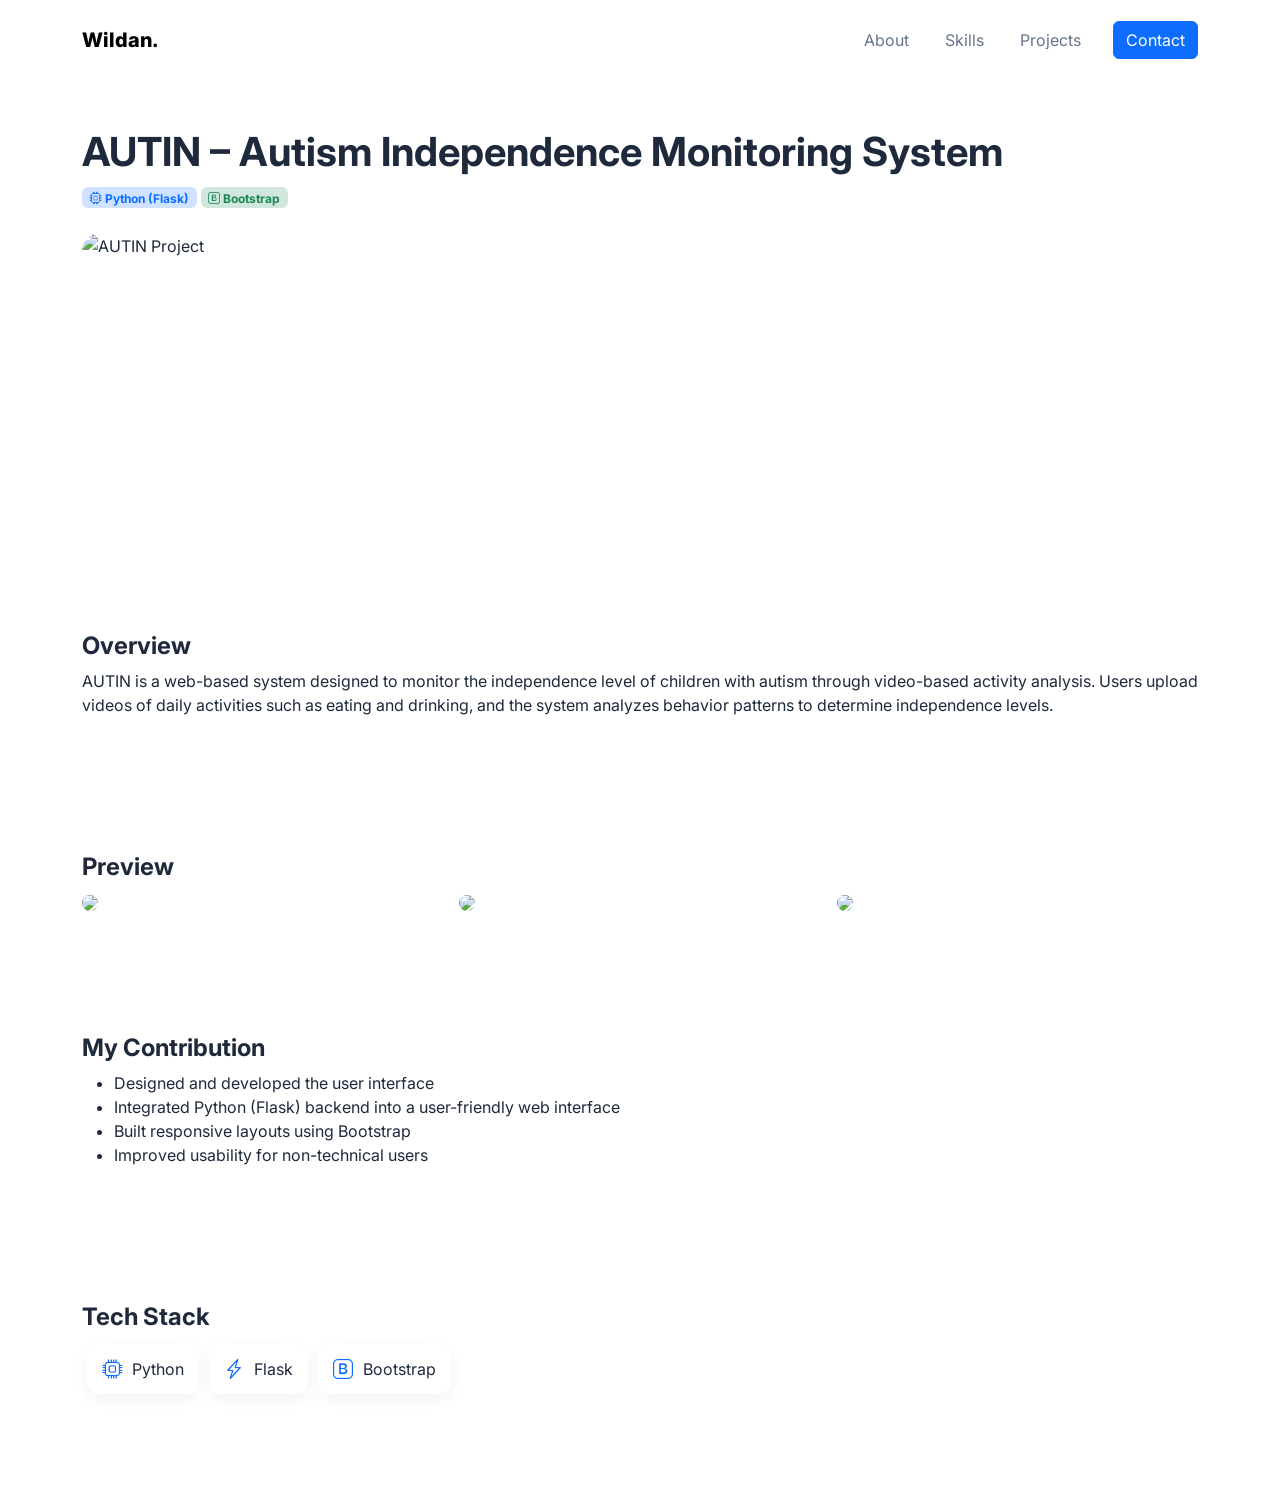
==== Projects/project-autin.html @ 1dfe0878 "add project page 1" ====
<!DOCTYPE html>
<html lang="en">
<head>
  <meta charset="UTF-8">
  <meta name="viewport" content="width=device-width, initial-scale=1.0">
  <title>AUTIN Project - Wildan Azky</title>

  <!-- Bootstrap -->
  <link href="https://cdn.jsdelivr.net/npm/bootstrap@5.3.3/dist/css/bootstrap.min.css" rel="stylesheet">
  
  <!-- Fonts -->
  <link href="https://fonts.googleapis.com/css2?family=Inter:wght@300;400;600;700&display=swap" rel="stylesheet">

  <!-- Icons -->
  <link href="https://cdn.jsdelivr.net/npm/bootstrap-icons@1.11.3/font/bootstrap-icons.css" rel="stylesheet">

  <!-- CUSTOM CSS -->
  <link rel="stylesheet" href="../assets/css/style-detail.css">
</head>
<body>
    
<!-- NAVBAR -->
<nav class="navbar navbar-expand-lg bg-white sticky-top">
  <div class="container">
    <a class="navbar-brand" href="../index.html">Wildan.</a>

    <button class="navbar-toggler" data-bs-toggle="collapse" data-bs-target="#nav">
      <span class="navbar-toggler-icon"></span>
    </button>

    <div class="collapse navbar-collapse" id="nav">
      <ul class="navbar-nav ms-auto align-items-lg-center">
        <li><a class="nav-link" href="../index.html#about">About</a></li>
        <li><a class="nav-link" href="../index.html#skills">Skills</a></li>
        <li><a class="nav-link" href="../index.html#projects">Projects</a></li>
        <li><a href="../index.html#contact" class="btn btn-primary ms-lg-4">Contact</a></li>
      </ul>
    </div>
  </div>
</nav>

<div class="container py-5">

  <h1 class="fw-bold mb-2">AUTIN – Autism Independence Monitoring System</h1>
<div class="mb-4">
<span class="badge bg-primary-subtle text-primary">
        <i class="bi bi-cpu"></i> Python (Flask)
</span>
<span class="badge bg-success-subtle text-success">
    <i class="bi bi-bootstrap"></i> Bootstrap
</span>
</div>

  <!-- HERO IMAGE -->
  <div class="hero-banner">
    <img src="https://source.unsplash.com/1200x600/?ai,technology" alt="AUTIN Project">
  </div>

  <!-- OVERVIEW -->
  <div class="section">
    <h4 class="fw-bold">Overview</h4>
    <p>
      AUTIN is a web-based system designed to monitor the independence level of children with autism through video-based activity analysis. 
      Users upload videos of daily activities such as eating and drinking, and the system analyzes behavior patterns to determine independence levels.
    </p>
  </div>

  <!-- GALLERY -->
  <div class="section">
    <h4 class="fw-bold">Preview</h4>
    <div class="row g-3">
      <div class="col-md-4">
        <img src="https://source.unsplash.com/600x400/?ai,analysis" class="img-fluid gallery-img">
      </div>
      <div class="col-md-4">
        <img src="https://source.unsplash.com/600x400/?machine-learning" class="img-fluid gallery-img">
      </div>
      <div class="col-md-4">
        <img src="https://source.unsplash.com/600x400/?data-science" class="img-fluid gallery-img">
      </div>
    </div>
  </div>

  <!-- CONTRIBUTION -->
  <div class="section">
    <h4 class="fw-bold">My Contribution</h4>
    <ul>
      <li>Designed and developed the user interface</li>
      <li>Integrated Python (Flask) backend into a user-friendly web interface</li>
      <li>Built responsive layouts using Bootstrap</li>
      <li>Improved usability for non-technical users</li>
    </ul>
  </div>

  <!-- TECH STACK -->
  <div class="section">
    <h4 class="fw-bold">Tech Stack</h4>
    <div class="d-flex flex-wrap">
      <div class="tech-card">
        <i class="bi bi-cpu tech-icon"></i>
        <span>Python</span>
      </div>
      <div class="tech-card">
        <i class="bi bi-lightning-charge tech-icon"></i>
        <span>Flask</span>
      </div>
      <div class="tech-card">
        <i class="bi bi-bootstrap tech-icon"></i>
        <span>Bootstrap</span>
      </div>
    </div>
  </div>

</div>

<!-- Bootstrap JS -->
<script src="https://cdn.jsdelivr.net/npm/bootstrap@5.3.3/dist/js/bootstrap.bundle.min.js"></script>

</body>
</html>
---- assets/css/style-detail.css ----
body {
    font-family: 'Inter', sans-serif;
    background: #ffffff;
    color: #1e293b;
}

/* NAVBAR */
.navbar {
    padding: 20px 0;
}
.navbar-brand {
    font-weight: 800;
}
.nav-link {
    color: #64748b !important;
    margin-left: 20px;
}
.nav-link:hover {
    color: #0d6efd !important;
}

/* SECTION */
.section {
    padding: 60px 0;
}

/* GALLERY */
.gallery-img {
    border-radius: 12px;
    transition: 0.3s;
}
.gallery-img:hover {
    transform: scale(1.03);
}

/* TECH STACK */
.tech-card {
    display: flex;
    align-items: center;
    gap: 10px;
    background: #fff;
    border-radius: 12px;
    padding: 10px 15px;
    box-shadow: 0 5px 15px rgba(0,0,0,0.05);
    margin: 5px;
}
.tech-icon {
    font-size: 20px;
    color: #0d6efd;
}

/* HERO IMAGE */
.hero-banner {
    height: 300px;
    border-radius: 20px;
    overflow: hidden;
    margin-bottom: 40px;
}
.hero-banner img {
    width: 100%;
    height: 100%;
    object-fit: cover;
}
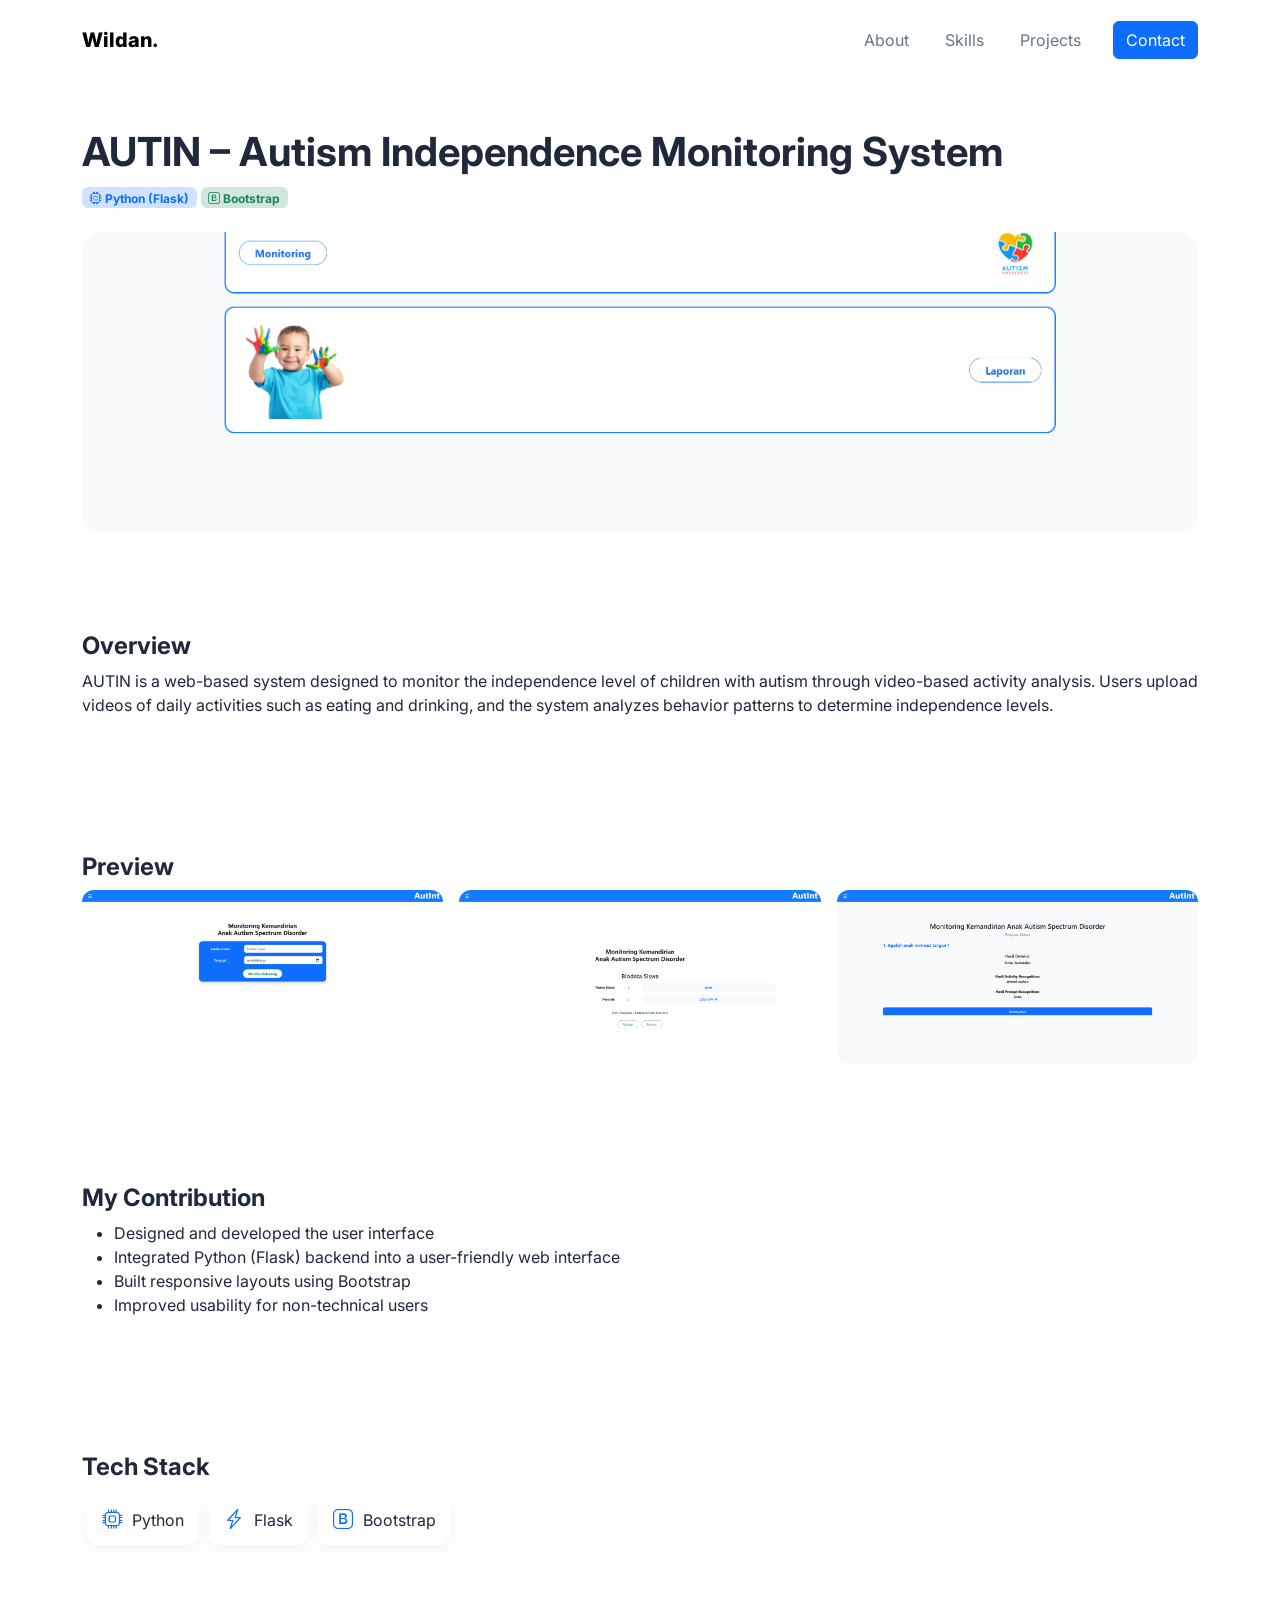
==== commit 64116ebd: "penambahan screenshot project" ====
--- a/Projects/project-autin.html
+++ b/Projects/project-autin.html
@@ -53,7 +53,7 @@
 
   <!-- HERO IMAGE -->
   <div class="hero-banner">
-    <img src="https://source.unsplash.com/1200x600/?ai,technology" alt="AUTIN Project">
+    <img src="../assets/img/autin-thumbnail.png" alt="AUTIN Project">
   </div>
 
   <!-- OVERVIEW -->
@@ -70,13 +70,13 @@
     <h4 class="fw-bold">Preview</h4>
     <div class="row g-3">
       <div class="col-md-4">
-        <img src="https://source.unsplash.com/600x400/?ai,analysis" class="img-fluid gallery-img">
+        <img src="../assets/img/autin-project/autint-ss (1).png" class="img-fluid gallery-img">
       </div>
       <div class="col-md-4">
-        <img src="https://source.unsplash.com/600x400/?machine-learning" class="img-fluid gallery-img">
+        <img src="../assets/img/autin-project/autint-ss (2).png" class="img-fluid gallery-img">
       </div>
       <div class="col-md-4">
-        <img src="https://source.unsplash.com/600x400/?data-science" class="img-fluid gallery-img">
+        <img src="../assets/img/autin-project/autint-ss (3).png" class="img-fluid gallery-img">
       </div>
     </div>
   </div>
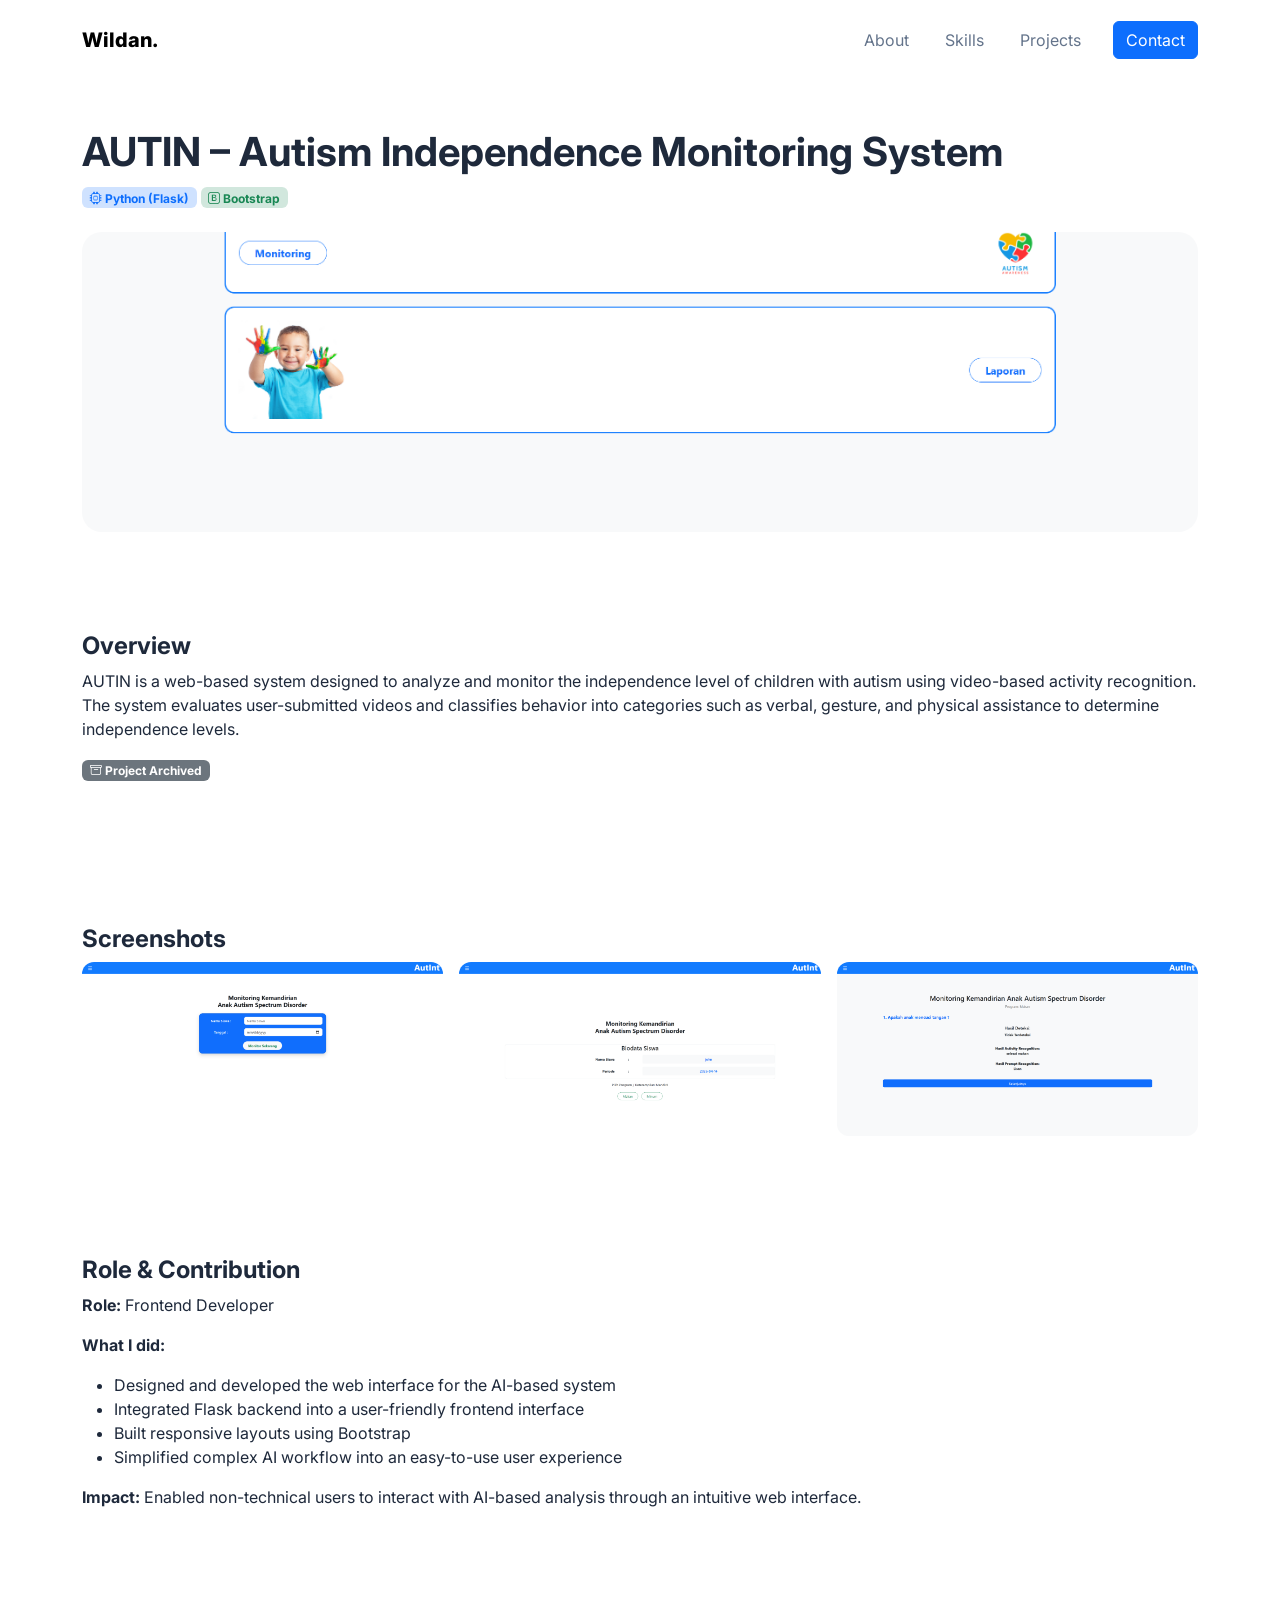
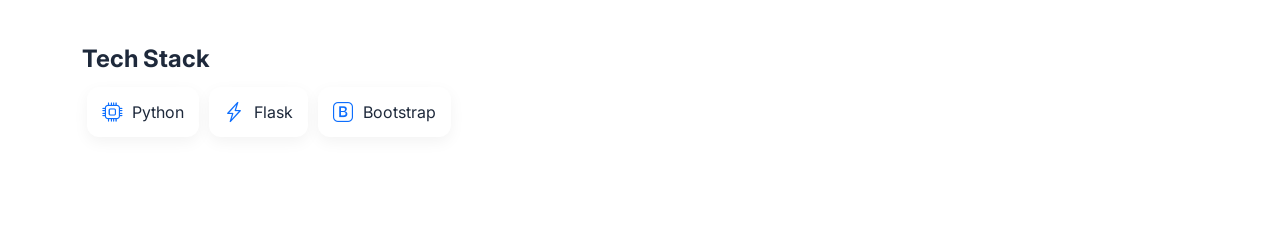
==== commit d2dda2a3: "add button website" ====
--- a/Projects/project-autin.html
+++ b/Projects/project-autin.html
@@ -42,14 +42,16 @@
 <div class="container py-5">
 
   <h1 class="fw-bold mb-2">AUTIN – Autism Independence Monitoring System</h1>
-<div class="mb-4">
-<span class="badge bg-primary-subtle text-primary">
-        <i class="bi bi-cpu"></i> Python (Flask)
-</span>
-<span class="badge bg-success-subtle text-success">
-    <i class="bi bi-bootstrap"></i> Bootstrap
-</span>
-</div>
+
+  <!-- TECH BADGE -->
+  <div class="mb-4">
+    <span class="badge bg-primary-subtle text-primary">
+      <i class="bi bi-cpu"></i> Python (Flask)
+    </span>
+    <span class="badge bg-success-subtle text-success">
+      <i class="bi bi-bootstrap"></i> Bootstrap
+    </span>
+  </div>
 
   <!-- HERO IMAGE -->
   <div class="hero-banner">
@@ -60,14 +62,21 @@
   <div class="section">
     <h4 class="fw-bold">Overview</h4>
     <p>
-      AUTIN is a web-based system designed to monitor the independence level of children with autism through video-based activity analysis. 
-      Users upload videos of daily activities such as eating and drinking, and the system analyzes behavior patterns to determine independence levels.
+      AUTIN is a web-based system designed to analyze and monitor the independence level of children with autism using video-based activity recognition. 
+      The system evaluates user-submitted videos and classifies behavior into categories such as verbal, gesture, and physical assistance to determine independence levels.
     </p>
+      <!-- WEBSITE / STATUS -->
+    <div class="mb-4">
+      <span class="badge bg-secondary">
+        <i class="bi bi-archive"></i> Project Archived
+      </span>
+    </div>
   </div>
+
 
   <!-- GALLERY -->
   <div class="section">
-    <h4 class="fw-bold">Preview</h4>
+    <h4 class="fw-bold">Screenshots</h4>
     <div class="row g-3">
       <div class="col-md-4">
         <img src="../assets/img/autin-project/autint-ss (1).png" class="img-fluid gallery-img">
@@ -81,15 +90,21 @@
     </div>
   </div>
 
-  <!-- CONTRIBUTION -->
+  <!-- ROLE & CONTRIBUTION -->
   <div class="section">
-    <h4 class="fw-bold">My Contribution</h4>
+    <h4 class="fw-bold">Role & Contribution</h4>
+
+    <p><strong>Role:</strong> Frontend Developer</p>
+
+    <p><strong>What I did:</strong></p>
     <ul>
-      <li>Designed and developed the user interface</li>
-      <li>Integrated Python (Flask) backend into a user-friendly web interface</li>
+      <li>Designed and developed the web interface for the AI-based system</li>
+      <li>Integrated Flask backend into a user-friendly frontend interface</li>
       <li>Built responsive layouts using Bootstrap</li>
-      <li>Improved usability for non-technical users</li>
+      <li>Simplified complex AI workflow into an easy-to-use user experience</li>
     </ul>
+
+    <p><strong>Impact:</strong> Enabled non-technical users to interact with AI-based analysis through an intuitive web interface.</p>
   </div>
 
   <!-- TECH STACK -->
